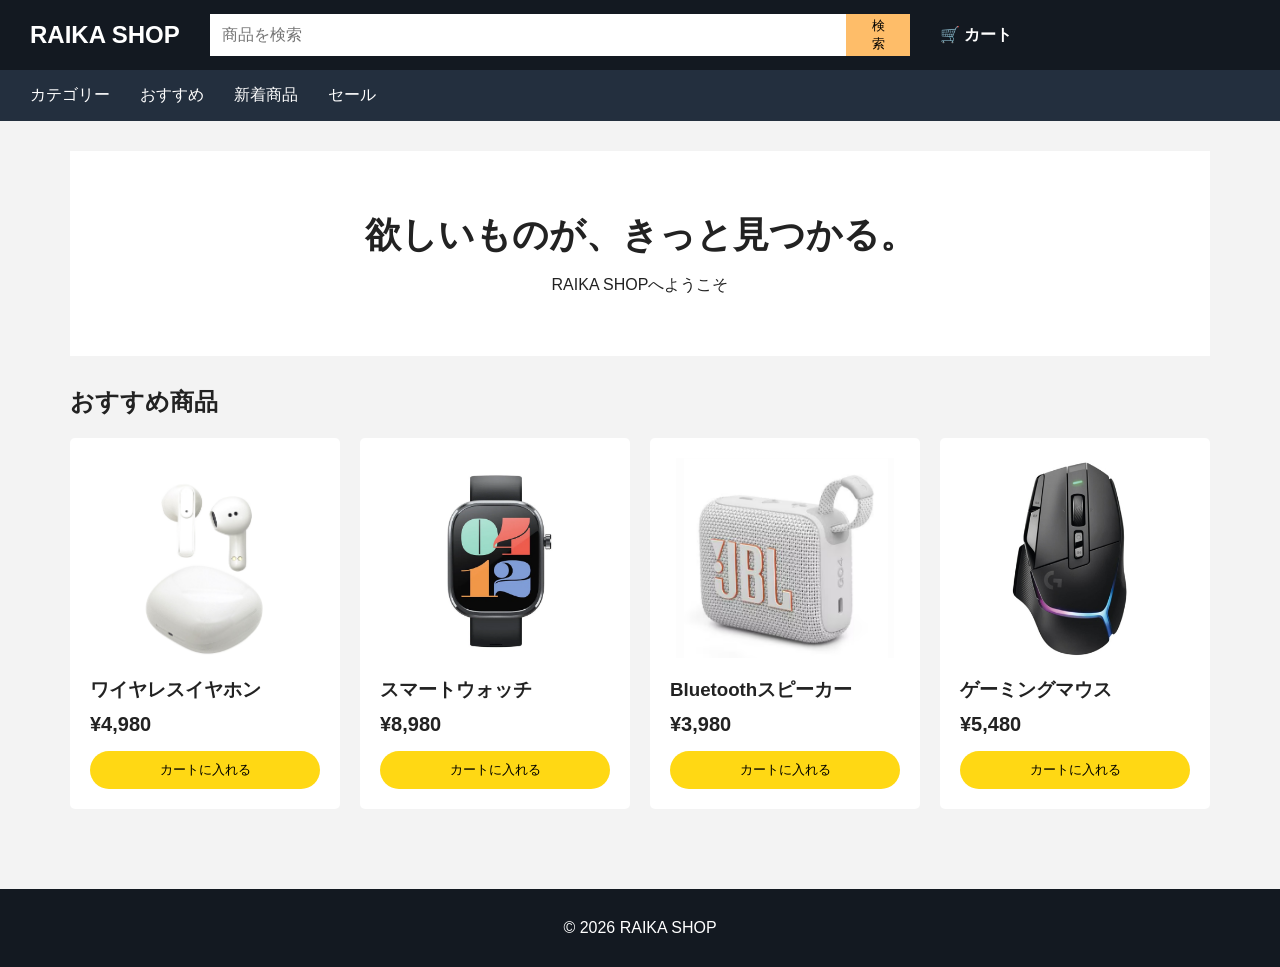
==== frontend/index.html @ 110be9b3 "最初のECサイトを作成" ====
<!DOCTYPE html>
<html lang="ja">

<head>
    <meta charset="UTF-8">
    <meta name="viewport" content="width=device-width, initial-scale=1.0">
    <title>RAIKA SHOP</title>
    <link rel="stylesheet" href="style.css">
</head>

<body>

    <!-- ヘッダー -->
    <header>
        <div class="logo">RAIKA SHOP</div>

        <div class="search">
            <input type="text" placeholder="商品を検索">
            <button>検索</button>
        </div>

        <div class="cart">
            🛒 カート
        </div>
    </header>


    <!-- ナビゲーション -->
    <nav>
        <span>カテゴリー</span>
        <span>おすすめ</span>
        <span>新着商品</span>
        <span>セール</span>
    </nav>


    <!-- メイン -->
    <main>

        <section class="hero">
            <h1>欲しいものが、きっと見つかる。</h1>
            <p>RAIKA SHOPへようこそ</p>
        </section>


        <h2>おすすめ商品</h2>

        <section class="products">

            <div class="product">
               <img src="images/earphone.png" alt="ワイヤレスイヤホン">
                <h3>ワイヤレスイヤホン</h3>
                <p class="price">¥4,980</p>
                <button>カートに入れる</button>
            </div>

            <div class="product">
                 <img src="images/smart watch.png" alt="スマートウォッチ">
                <h3>スマートウォッチ</h3>
                <p class="price">¥8,980</p>
                <button>カートに入れる</button>
            </div>

            <div class="product">
                <img src="images/speaker.png" alt="Bluetoothスピーカー">
                <h3>Bluetoothスピーカー</h3>
                <p class="price">¥3,980</p>
                <button>カートに入れる</button>
            </div>

            <div class="product">
                <img src="images/mouse.png" alt="ゲーミングマウス">
                <h3>ゲーミングマウス</h3>
                <p class="price">¥5,480</p>
                <button>カートに入れる</button>
            </div>

        </section>

    </main>


    <!-- フッター -->
    <footer>
        <p>© 2026 RAIKA SHOP</p>
    </footer>

</body>
</html>
---- frontend/style.css ----
* {
    box-sizing: border-box;
    margin: 0;
    padding: 0;
}

body {
    font-family: Arial, sans-serif;
    background-color: #f3f3f3;
    color: #222;
}


/* ヘッダー */

header {
    height: 70px;
    background-color: #131921;
    color: white;

    display: flex;
    align-items: center;

    padding: 0 30px;
    gap: 30px;
}

.logo {
    font-size: 24px;
    font-weight: bold;
}

.search {
    display: flex;
    flex: 1;
    max-width: 700px;
}

.search input {
    width: 100%;
    padding: 12px;
    border: none;
    font-size: 16px;
}

.search button {
    padding: 0 20px;
    border: none;
    background-color: #febd69;
    cursor: pointer;
}

.cart {
    font-weight: bold;
}


/* ナビゲーション */

nav {
    background-color: #232f3e;
    color: white;

    padding: 15px 30px;

    display: flex;
    gap: 30px;
}

nav span {
    cursor: pointer;
}


/* メイン */

main {
    max-width: 1200px;
    margin: 0 auto;
    padding: 30px;
}


/* メインビジュアル */

.hero {
    background-color: white;
    padding: 60px 30px;
    margin-bottom: 30px;
    text-align: center;
}

.hero h1 {
    font-size: 36px;
    margin-bottom: 15px;
}


/* 商品 */

h2 {
    margin-bottom: 20px;
}

.products {
    display: grid;

    grid-template-columns: repeat(4, 1fr);

    gap: 20px;
}

.product {
    background-color: white;

    padding: 20px;

    border-radius: 5px;

    transition: 0.2s;
}

.product:hover {
    transform: translateY(-5px);
}

.product img {
    width: 100%;
    height: 200px;
    object-fit: contain;
    margin-bottom: 15px;
}

.product h3 {
    margin-bottom: 10px;
}

.price {
    font-size: 20px;
    font-weight: bold;

    margin-bottom: 15px;
}

.product button {
    width: 100%;

    padding: 10px;

    border: none;

    background-color: #ffd814;

    border-radius: 20px;

    cursor: pointer;
}

.product button:hover {
    background-color: #f7ca00;
}


/* フッター */

footer {
    margin-top: 50px;

    background-color: #131921;

    color: white;

    text-align: center;

    padding: 30px;
}
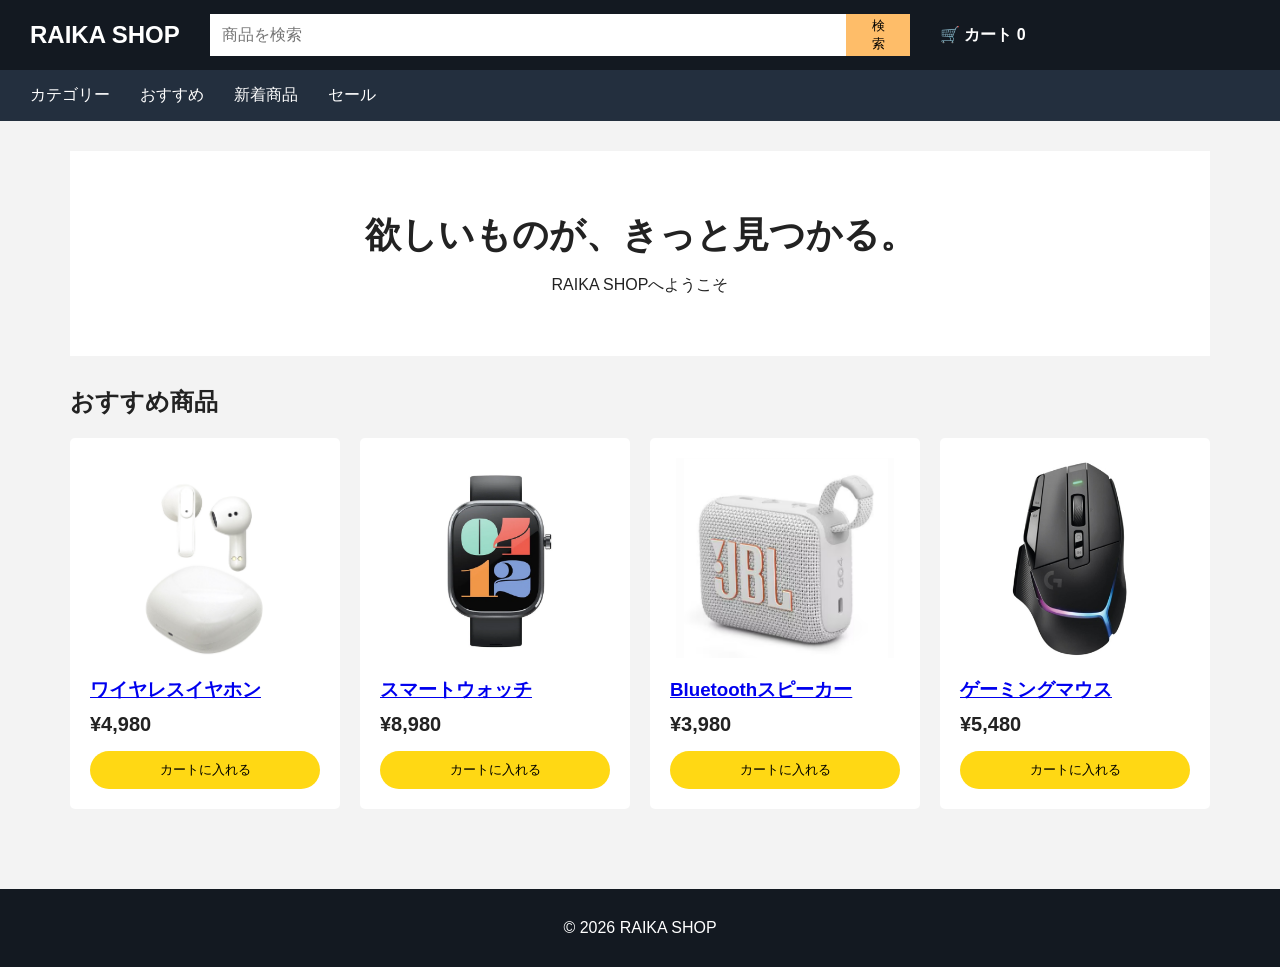
==== commit 6ca64629: "商品ごとのページ作成、JSでカートに入れられるようにした" ====
--- a/frontend/index.html
+++ b/frontend/index.html
@@ -20,8 +20,9 @@
         </div>
 
         <div class="cart">
-            🛒 カート
-        </div>
+    🛒 カート
+    <span id="cart-count">0</span>
+</div>
     </header>
 
 
@@ -48,31 +49,61 @@
         <section class="products">
 
             <div class="product">
-               <img src="images/earphone.png" alt="ワイヤレスイヤホン">
-                <h3>ワイヤレスイヤホン</h3>
-                <p class="price">¥4,980</p>
-                <button>カートに入れる</button>
+    <a href="product.html">
+        <img src="images/earphone.png" alt="ワイヤレスイヤホン">
+        <h3>ワイヤレスイヤホン</h3>
+    </a>
+
+      <p class="price">¥4,980</p>
+
+         <button class="add-cart"
+        data-name="ワイヤレスイヤホン"
+        data-price="4980">
+        カートに入れる
+         </button>
             </div>
 
             <div class="product">
+    <a href="product.html">
                  <img src="images/smart watch.png" alt="スマートウォッチ">
                 <h3>スマートウォッチ</h3>
+    </a>
+
                 <p class="price">¥8,980</p>
-                <button>カートに入れる</button>
+
+             <button class="add-cart"
+            data-name="スマートウォッチ"
+            data-price="8980">
+            カートに入れる
+             </button>
+                </div>
+
+            <div class="product">
+    <a href="product.html">
+                <img src="images/speaker.png" alt="Bluetoothスピーカー">
+                <h3>Bluetoothスピーカー</h3>
+    </a>
+                <p class="price">¥3,980</p>
+
+             <button class="add-cart"
+            data-name="スピーカー"
+            data-price="3980">
+            カートに入れる
+             </button>
             </div>
 
             <div class="product">
-                <img src="images/speaker.png" alt="Bluetoothスピーカー">
-                <h3>Bluetoothスピーカー</h3>
-                <p class="price">¥3,980</p>
-                <button>カートに入れる</button>
-            </div>
-
-            <div class="product">
+    <a href="product.html">
                 <img src="images/mouse.png" alt="ゲーミングマウス">
                 <h3>ゲーミングマウス</h3>
+    </a>
                 <p class="price">¥5,480</p>
-                <button>カートに入れる</button>
+                
+             <button class="add-cart"
+            data-name="ゲーミングマウス"
+            data-price="5480">
+            カートに入れる
+             </button>
             </div>
 
         </section>
@@ -85,5 +116,7 @@
         <p>© 2026 RAIKA SHOP</p>
     </footer>
 
+<script src="script.js"></script>
+
 </body>
 </html>
--- a/frontend/style.css
+++ b/frontend/style.css
@@ -173,4 +173,48 @@
     text-align: center;
 
     padding: 30px;
+}
+
+/* 商品詳細ページ */
+
+.detail{
+
+    display:flex;
+
+    gap:60px;
+
+    margin-top:40px;
+
+}
+
+
+.detail-image img{
+
+    width:350px;
+
+}
+
+
+.detail-info{
+
+    max-width:500px;
+
+}
+
+
+.detail-info h1{
+
+    font-size:32px;
+
+    margin-bottom:20px;
+
+}
+
+
+.detail-info button{
+
+    margin-top:30px;
+
+    width:250px;
+
 }
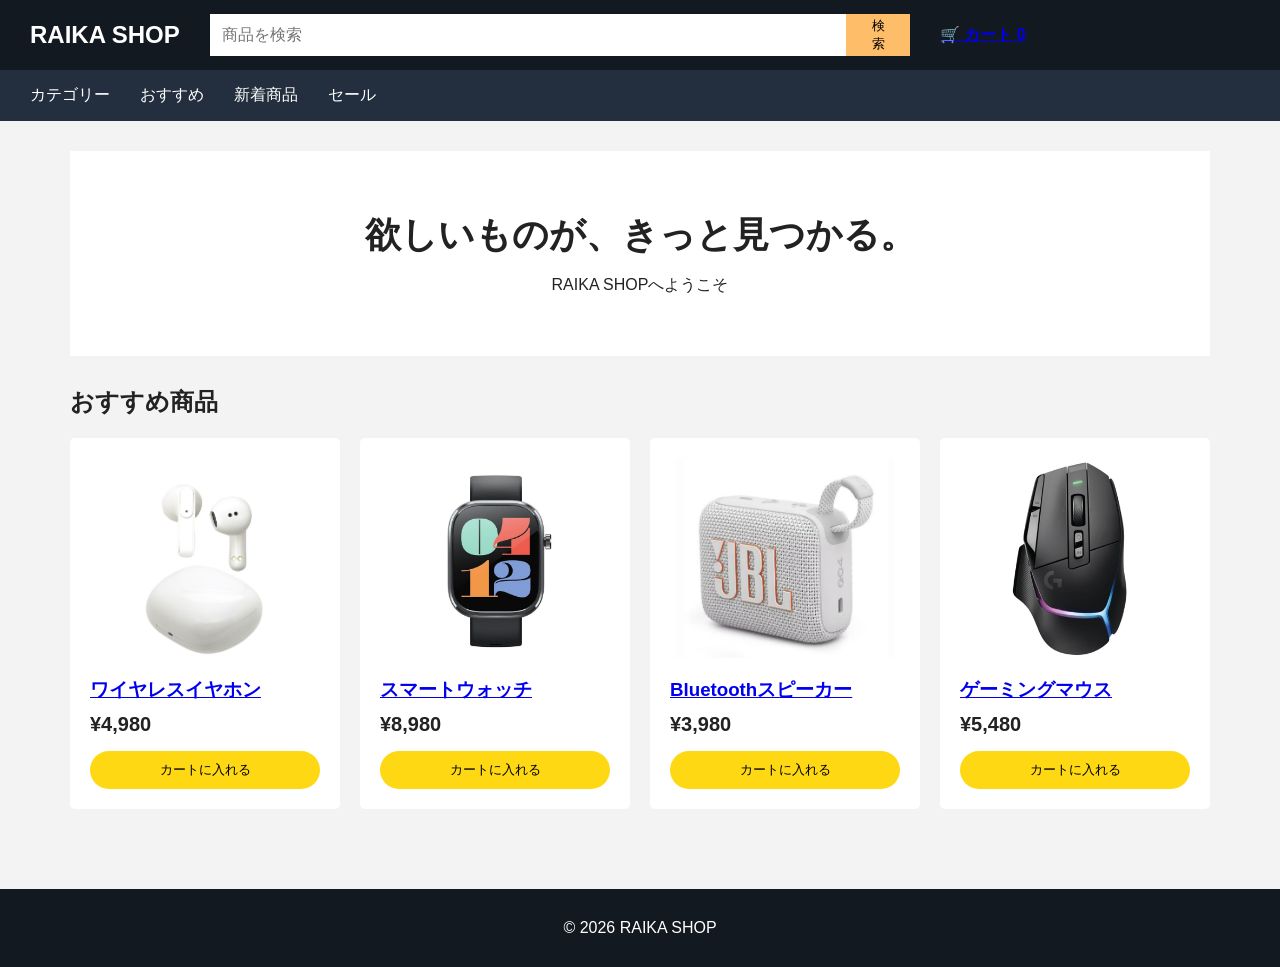
==== commit c98db09e: "基本的なフロントエンド完了" ====
--- a/frontend/index.html
+++ b/frontend/index.html
@@ -19,10 +19,10 @@
             <button>検索</button>
         </div>
 
-        <div class="cart">
+       <a href="cart.html" class="cart">
     🛒 カート
     <span id="cart-count">0</span>
-</div>
+      </a>
     </header>
 
 
--- a/frontend/style.css
+++ b/frontend/style.css
@@ -217,4 +217,98 @@
 
     width:250px;
 
+}
+
+/* カートページ */
+
+.cart-page {
+    max-width: 900px;
+    margin: 40px auto;
+    padding: 30px;
+}
+
+.cart-page h1 {
+    margin-bottom: 30px;
+}
+
+
+.cart-item {
+    background-color: white;
+
+    padding: 20px;
+
+    margin-bottom: 15px;
+
+    border-radius: 5px;
+
+    display: flex;
+
+    justify-content: space-between;
+
+    align-items: center;
+}
+
+
+.cart-item h3 {
+    font-size: 18px;
+}
+
+
+.cart-item p {
+    font-size: 18px;
+
+    font-weight: bold;
+}
+
+
+.cart-summary {
+    background-color: white;
+
+    padding: 30px;
+
+    margin-top: 30px;
+
+    text-align: right;
+
+    border-radius: 5px;
+}
+
+
+.checkout-button {
+    margin-top: 20px;
+
+    padding: 15px 40px;
+
+    border: none;
+
+    border-radius: 25px;
+
+    background-color: #ffd814;
+
+    font-size: 16px;
+
+    cursor: pointer;
+}
+
+
+.checkout-button:hover {
+    background-color: #f7ca00;
+}
+
+/* 削除ボタン */
+
+.delete-button {
+    padding: 8px 15px;
+
+    border: none;
+
+    border-radius: 5px;
+
+    background-color: #ddd;
+
+    cursor: pointer;
+}
+
+.delete-button:hover {
+    background-color: #bbb;
 }
